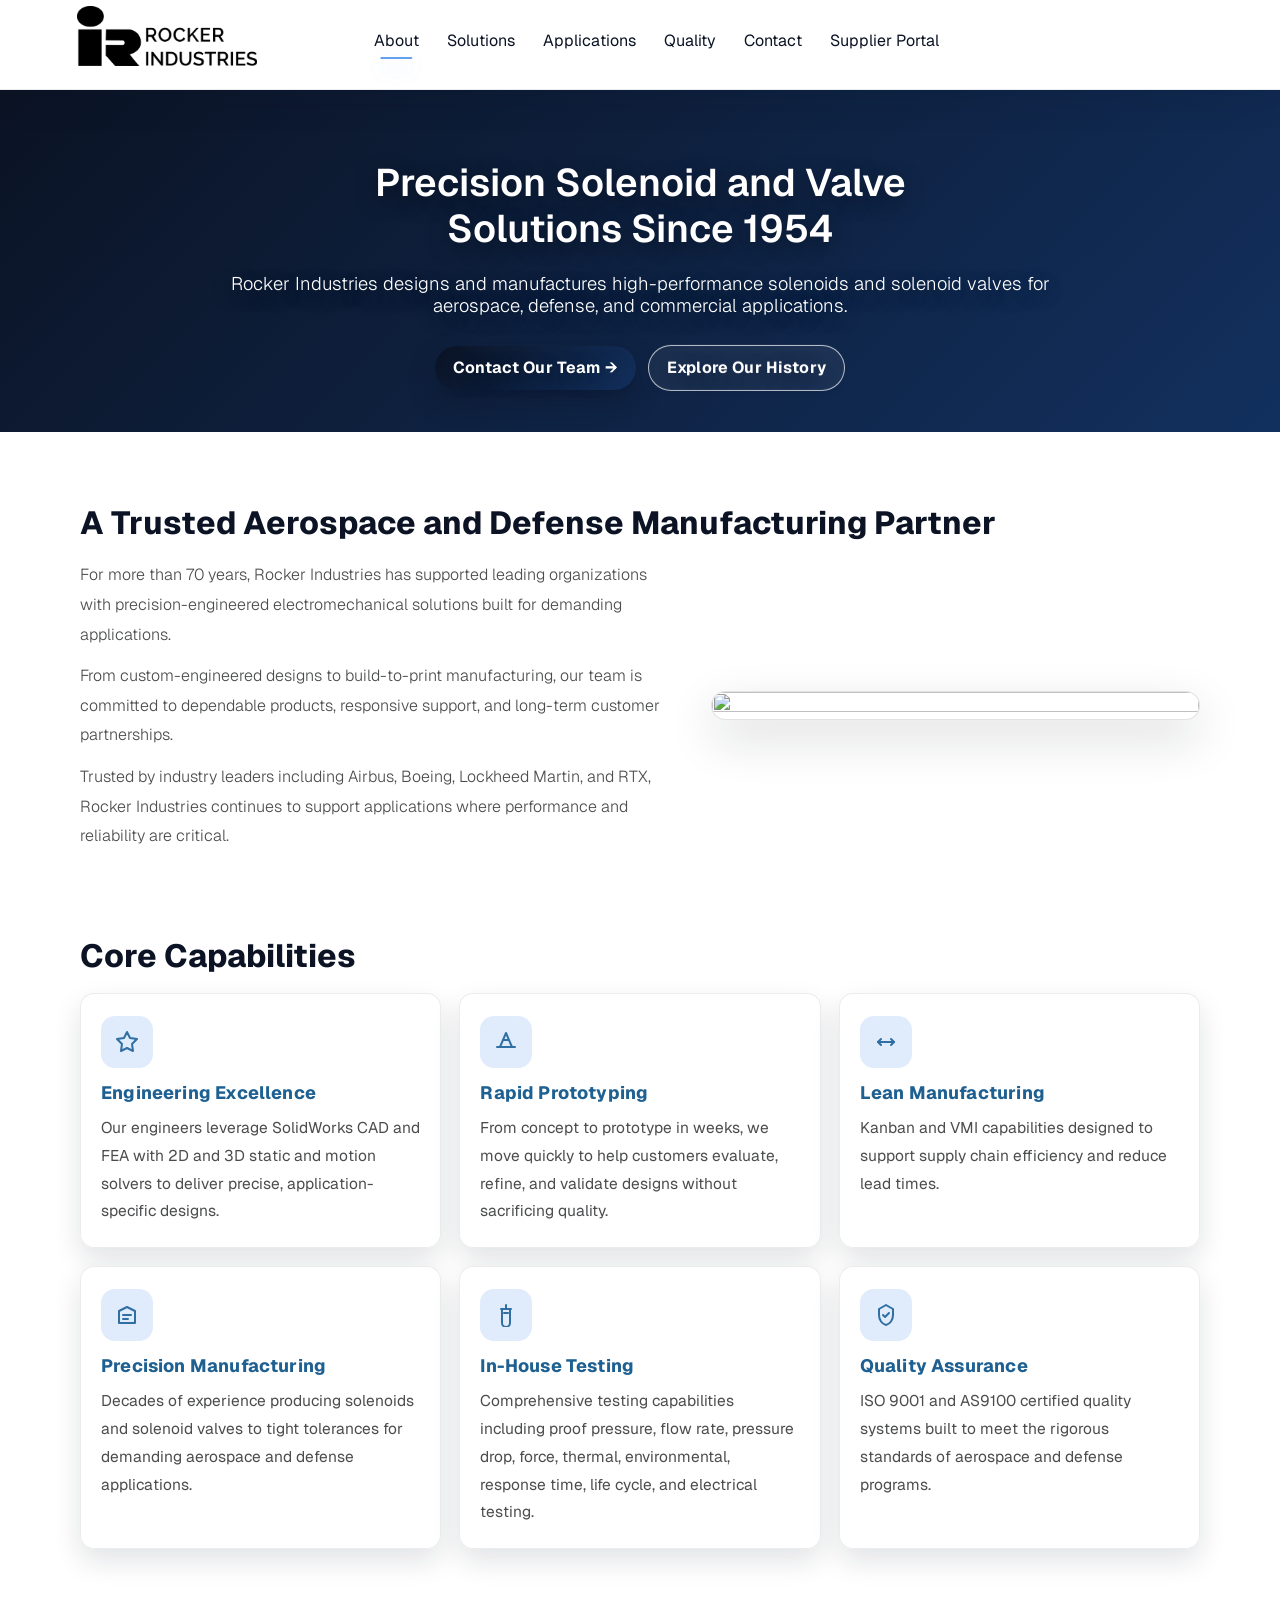
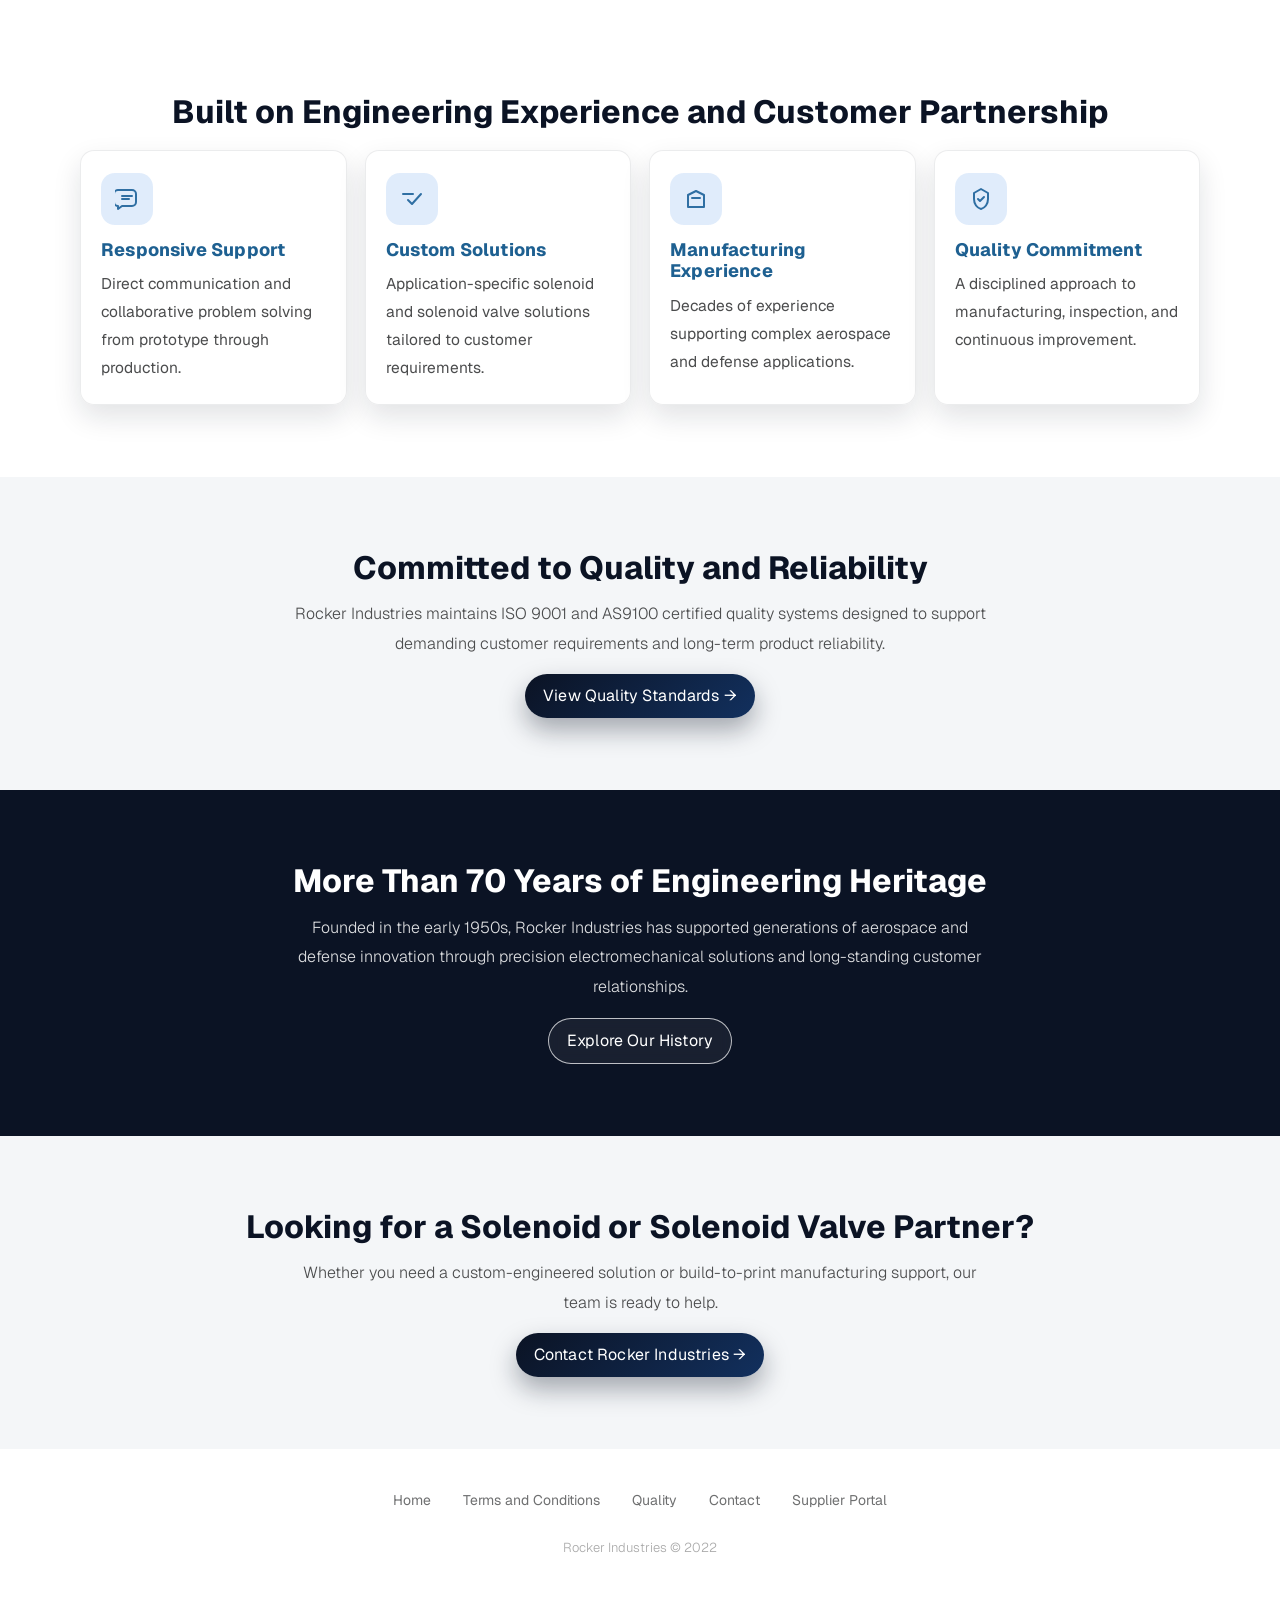
==== about-new.html @ 762a8041 "Add premium about-new page Adds a modern About page matching the existing navbar/footer styling and " ====
<!DOCTYPE html>
<html lang="en">
    <head>
        <meta charset="UTF-8" />
        <meta http-equiv="X-UA-Compatible" content="IE=edge" />
        <meta name="viewport" content="width=device-width, initial-scale=1.0" />
        <title>About • Rocker Industries</title>

        <link
            rel="stylesheet"
            href="https://cdn.jsdelivr.net/npm/bootstrap@5.2.0-beta1/dist/css/bootstrap.min.css"
        />
        <link
            rel="stylesheet"
            href="https://cdn.jsdelivr.net/npm/bootstrap@5.2.0-beta1/dist/js/bootstrap.bundle.min.js"
        />
        <link rel="stylesheet" href="index.css" />

        <link rel="preconnect" href="https://fonts.googleapis.com" />
        <link rel="preconnect" href="https://fonts.gstatic.com" crossorigin />
        <link
            href="https://fonts.googleapis.com/css2?family=Geist:wght@100..900&display=swap"
            rel="stylesheet"
        />
        <link
            href="https://fonts.googleapis.com/css2?family=Finlandica&family=Open+Sans&family=Poppins:wght@100;200;400;600;700&family=Roboto:ital@1&display=swap"
            rel="stylesheet"
        />
        <link
            href="https://fonts.googleapis.com/css2?family=Open+Sans:wght@400;700&display=swap"
            rel="stylesheet"
        />
        <link
            rel="stylesheet"
            href="https://cdn.jsdelivr.net/npm/@fortawesome/fontawesome-free@6.1.1/css/fontawesome.min.css"
            integrity="sha384-zIaWifL2YFF1qaDiAo0JFgsmasocJ/rqu7LKYH8CoBEXqGbb9eO+Xi3s6fQhgFWM"
            crossorigin="anonymous"
        />
        <script
            src="https://kit.fontawesome.com/f868733ea1.js"
            crossorigin="anonymous"
        ></script>
        <link
            href="https://fonts.googleapis.com/css2?family=Lato&family=Open+Sans:wght@400;700&display=swap"
            rel="stylesheet"
        />
        <link
            href="https://fonts.googleapis.com/css2?family=Barlow:wght@300&display=swap"
            rel="stylesheet"
        />

        <style>
            :root {
                --ink: #0b1324;
                --muted: rgba(11, 19, 36, 0.72);
                --soft: #f4f6f8;
                --line: rgba(11, 19, 36, 0.12);
                --brand: #1e6091;
                --accent-muted-blue: rgba(83, 151, 234, 0.9);
            }

            /* Navbar polish (About active underline) */
            .header {
                background: rgba(255, 255, 255, 0.88);
                backdrop-filter: blur(10px);
                -webkit-backdrop-filter: blur(10px);
                box-shadow: 0 14px 30px rgba(11, 19, 36, 0.1);
                border-bottom: 1px solid rgba(11, 19, 36, 0.08);
            }

            .nav-links ul li a {
                position: relative;
                transition: color 180ms ease, opacity 180ms ease;
            }

            .nav-links ul li a:hover {
                color: #12305e;
            }

            /* About is first item in nav list */
            .nav-links ul li:first-child > a::after {
                content: "";
                position: absolute;
                left: 50%;
                transform: translateX(-50%);
                bottom: -8px;
                width: 72%;
                height: 2px;
                background: var(--accent-muted-blue);
                border-radius: 999px;
                box-shadow: 0 8px 20px rgba(83, 151, 234, 0.28);
            }

            /* Layout */
            .about-section {
                padding: clamp(44px, 6vw, 72px) 0;
                background: #ffffff;
            }

            .about-section--alt {
                background: var(--soft);
            }

            .about-section--tight-top {
                padding-top: clamp(7px, 1.25vw, 14px);
            }

            .about-inner {
                width: min(1120px, 92%);
                margin: 0 auto;
            }

            .about-title {
                margin: 0 0 12px;
                color: var(--ink);
                font-weight: 750;
                font-size: clamp(1.35rem, 2.5vw, 2rem);
                line-height: 1.2;
                text-align: center;
            }

            .about-section--title-left .about-title {
                text-align: left;
            }

            .about-body {
                margin: 0;
                padding: 0;
                color: #4b4c4d;
                font-size: 16px;
                line-height: 1.85em;
            }

            .about-body + .about-body {
                margin-top: 12px;
            }

            .about-center {
                text-align: center;
            }

            .about-center .about-body {
                margin-left: auto;
                margin-right: auto;
                max-width: 70ch;
            }

            /* Hero CTA */
            .about-cta-row {
                display: flex;
                justify-content: center;
                align-items: center;
                gap: 12px;
                flex-wrap: wrap;
                margin-top: 14px;
            }

            .about-btn-ghost {
                display: inline-block;
                padding: 10px 18px;
                border-radius: 999px;
                text-decoration: none;
                color: #ffffff;
                border: 1px solid rgba(255, 255, 255, 0.72);
                background: rgba(255, 255, 255, 0.06);
                transition: transform 160ms ease, filter 160ms ease,
                    background 160ms ease, border-color 160ms ease;
                letter-spacing: 0.01em;
                backdrop-filter: blur(6px);
            }

            .about-btn-ghost:hover {
                filter: brightness(1.05);
                transform: translateY(-1px);
                background: rgba(255, 255, 255, 0.1);
                border-color: rgba(255, 255, 255, 0.9);
                color: #ffffff;
            }

            /* Credibility bar */
            .cred-bar {
                width: 100%;
                background: var(--soft);
                border-top: 1px solid rgba(11, 19, 36, 0.08);
                border-bottom: 1px solid rgba(11, 19, 36, 0.08);
            }

            .cred-items {
                width: min(1120px, 92%);
                margin: 0 auto;
                padding: 14px 0;
                display: flex;
                gap: 12px;
                flex-wrap: wrap;
                justify-content: center;
                align-items: center;
                color: rgba(11, 19, 36, 0.8);
                font-size: 12px;
                text-transform: uppercase;
                letter-spacing: 0.14em;
                font-weight: 650;
                line-height: 1.6;
            }

            .cred-dot {
                width: 4px;
                height: 4px;
                border-radius: 999px;
                background: rgba(11, 19, 36, 0.24);
            }

            /* Premium cards */
            .about-grid-3 {
                display: grid;
                grid-template-columns: repeat(3, minmax(0, 1fr));
                gap: 18px;
                margin-top: 18px;
            }

            .about-grid-4 {
                display: grid;
                grid-template-columns: repeat(4, minmax(0, 1fr));
                gap: 18px;
                margin-top: 18px;
            }

            .about-grid-6 {
                display: grid;
                grid-template-columns: repeat(3, minmax(0, 1fr));
                gap: 18px;
                margin-top: 18px;
            }

            .about-card {
                background: rgba(255, 255, 255, 0.9);
                border: 1px solid rgba(11, 19, 36, 0.08);
                border-radius: 14px;
                padding: 22px 20px;
                box-shadow: 0 12px 28px rgba(16, 24, 40, 0.12);
                transition: transform 0.2s ease, box-shadow 0.2s ease;
            }

            .about-card:hover {
                transform: translateY(-4px);
                box-shadow: 0 18px 42px rgba(16, 24, 40, 0.18);
            }

            .about-card h3 {
                margin: 0 0 10px;
                font-size: 18px;
                font-weight: 750;
                color: var(--brand);
                letter-spacing: 0.01em;
            }

            .about-card p {
                margin: 0;
                padding: 0;
                color: #4b4c4d;
                line-height: 1.8em;
                font-weight: 400;
                font-size: 15.5px;
            }

            .about-icon {
                width: 52px;
                height: 52px;
                border-radius: 14px;
                background: rgba(83, 151, 234, 0.18);
                display: flex;
                align-items: center;
                justify-content: center;
                margin: 0 0 14px;
                color: #2f6fa3;
            }

            /* Overview */
            .about-two-col {
                display: grid;
                grid-template-columns: 1.1fr 0.9fr;
                gap: clamp(18px, 3vw, 34px);
                align-items: center;
                margin-top: 18px;
            }

            .about-media {
                border-radius: 18px;
                overflow: hidden;
                border: 1px solid rgba(11, 19, 36, 0.12);
                box-shadow: 0 18px 48px rgba(16, 24, 40, 0.16);
                background: #ffffff;
            }

            .about-media img {
                width: 100%;
                height: 100%;
                max-height: 360px;
                object-fit: cover;
                display: block;
            }

            /* History cinematic */
            .about-dark {
                background: var(--ink);
                color: #ffffff;
            }

            .about-dark .about-title {
                color: #ffffff;
            }

            .about-dark .about-body {
                color: rgba(255, 255, 255, 0.86);
            }

            .about-dark-scrim {
                position: relative;
                overflow: hidden;
            }

            .about-dark-scrim::before {
                content: "";
                position: absolute;
                inset: 0;
                background: linear-gradient(
                    90deg,
                    rgba(11, 19, 36, 0.92) 0%,
                    rgba(11, 19, 36, 0.72) 55%,
                    rgba(11, 19, 36, 0.88) 100%
                );
                pointer-events: none;
                z-index: 0;
            }

            .about-dark-scrim > .about-inner {
                position: relative;
                z-index: 1;
            }

            .about-history-bg {
                background-image: url("https://images.unsplash.com/photo-1523966211575-eb4a01e7dd51?auto=format&fit=crop&w=2000&q=70");
                background-size: cover;
                background-position: center;
            }

            .about-hero-static {
                position: relative;
                /* Reduce hero height ~30% vs homepage hero */
                min-height: clamp(302px, 38vh, 572px);
            }

            .about-hero-static::before {
                content: "";
                position: absolute;
                inset: 0;
                background: linear-gradient(135deg, #0b1324 0%, #12305e 100%);
                z-index: 0;
            }

            .about-hero-static .main-text {
                z-index: 2;
            }

            /* Responsive */
            @media (max-width: 980px) {
                .about-grid-4 {
                    grid-template-columns: repeat(2, minmax(0, 1fr));
                }
                .about-grid-3 {
                    grid-template-columns: 1fr;
                }
                .about-grid-6 {
                    grid-template-columns: repeat(2, minmax(0, 1fr));
                }
                .about-two-col {
                    grid-template-columns: 1fr;
                }
            }

            @media (max-width: 560px) {
                .about-grid-4 {
                    grid-template-columns: 1fr;
                }
                .about-grid-6 {
                    grid-template-columns: 1fr;
                }
            }
        </style>
    </head>

    <body>
        <!-- Navbar (match index.html exactly) -->
        <section class="header">
            <nav>
                <div>
                    <a href="index.html" class="logotext"
                        ><img src="images/rocker-logo.png" alt=""
                    /></a>
                </div>

                <div class="nav-links" id="navLinks">
                    <i class="fa-solid fa-xmark" onclick="hideMenu()"></i>

                    <ul>
                        <li><a href="about.html">About</a></li>
                        <li><a href="solutions.html">Solutions</a></li>
                        <li><a href="applications.html">Applications</a></li>
                        <li><a href="quality.html">Quality</a></li>
                        <li><a href="contact.html">Contact</a></li>
                        <li>
                            <a href="http://supplierportal.rockerindustries.com/"
                                >Supplier Portal</a
                            >
                        </li>
                    </ul>
                </div>
                <i class="fa-solid fa-bars" onclick="showMenu()"></i>
            </nav>
        </section>

        <!-- HERO SECTION -->
        <section class="hero-banner about-hero-static">
            <div class="main-text">
                <h1>
                    Precision Solenoid and Valve<br />
                    Solutions Since 1954
                </h1>
                <p>
                    Rocker Industries designs and manufactures high-performance
                    solenoids and solenoid valves for aerospace, defense, and
                    commercial applications.
                </p>

                <div class="about-cta-row">
                    <a href="contact.html" class="learn-btn"
                        >Contact Our Team →</a
                    >
                    <a href="#history" class="about-btn-ghost"
                        >Explore Our History</a
                    >
                </div>
            </div>
        </section>

        <!-- COMPANY OVERVIEW SECTION -->
        <section class="about-section about-section--title-left">
            <div class="about-inner">
                <h2 class="about-title">
                    A Trusted Aerospace and Defense Manufacturing Partner
                </h2>

                <div class="about-two-col">
                    <div>
                        <p class="about-body">
                            For more than 70 years, Rocker Industries has
                            supported leading organizations with
                            precision-engineered electromechanical solutions
                            built for demanding applications.
                        </p>
                        <p class="about-body">
                            From custom-engineered designs to build-to-print
                            manufacturing, our team is committed to dependable
                            products, responsive support, and long-term customer
                            partnerships.
                        </p>
                        <p class="about-body">
                            Trusted by industry leaders including Airbus, Boeing,
                            Lockheed Martin, and RTX, Rocker Industries continues
                            to support applications where performance and
                            reliability are critical.
                        </p>
                    </div>

                    <div class="about-media" aria-hidden="true">
                        <img
                            src="images/engine.jpeg"
                            alt=""
                        />
                    </div>
                </div>
            </div>
        </section>

        <!-- CORE CAPABILITIES SECTION -->
        <section
            class="about-section about-section--title-left about-section--tight-top"
        >
            <div class="about-inner">
                <h2 class="about-title">Core Capabilities</h2>

                <div class="about-grid-6">
                    <div class="about-card">
                        <div class="about-icon" aria-hidden="true">
                            <svg
                                viewBox="0 0 24 24"
                                width="24"
                                height="24"
                                fill="none"
                                xmlns="http://www.w3.org/2000/svg"
                            >
                                <path
                                    d="M12 2l3 6 7 1-5 5 1 7-6-3-6 3 1-7-5-5 7-1 3-6Z"
                                    stroke="currentColor"
                                    stroke-width="2"
                                    stroke-linejoin="round"
                                />
                            </svg>
                        </div>
                        <h3>Engineering Excellence</h3>
                        <p>
                            Our engineers leverage SolidWorks CAD and FEA with 2D
                            and 3D static and motion solvers to deliver precise,
                            application-specific designs.
                        </p>
                    </div>

                    <div class="about-card">
                        <div class="about-icon" aria-hidden="true">
                            <svg
                                viewBox="0 0 24 24"
                                width="24"
                                height="24"
                                fill="none"
                                xmlns="http://www.w3.org/2000/svg"
                            >
                                <path
                                    d="M3 17h18"
                                    stroke="currentColor"
                                    stroke-width="2"
                                    stroke-linecap="round"
                                />
                                <path
                                    d="M6 17l6-14 6 14"
                                    stroke="currentColor"
                                    stroke-width="2"
                                    stroke-linejoin="round"
                                />
                                <path
                                    d="M9.5 10h5"
                                    stroke="currentColor"
                                    stroke-width="2"
                                    stroke-linecap="round"
                                />
                            </svg>
                        </div>
                        <h3>Rapid Prototyping</h3>
                        <p>
                            From concept to prototype in weeks, we move quickly
                            to help customers evaluate, refine, and validate
                            designs without sacrificing quality.
                        </p>
                    </div>

                    <div class="about-card">
                        <div class="about-icon" aria-hidden="true">
                            <svg
                                viewBox="0 0 24 24"
                                width="24"
                                height="24"
                                fill="none"
                                xmlns="http://www.w3.org/2000/svg"
                            >
                                <path
                                    d="M4 12h16"
                                    stroke="currentColor"
                                    stroke-width="2"
                                    stroke-linecap="round"
                                />
                                <path
                                    d="M7 15l-3-3 3-3"
                                    stroke="currentColor"
                                    stroke-width="2"
                                    stroke-linecap="round"
                                    stroke-linejoin="round"
                                />
                                <path
                                    d="M17 9l3 3-3 3"
                                    stroke="currentColor"
                                    stroke-width="2"
                                    stroke-linecap="round"
                                    stroke-linejoin="round"
                                />
                            </svg>
                        </div>
                        <h3>Lean Manufacturing</h3>
                        <p>
                            Kanban and VMI capabilities designed to support
                            supply chain efficiency and reduce lead times.
                        </p>
                    </div>

                    <div class="about-card">
                        <div class="about-icon" aria-hidden="true">
                            <svg
                                viewBox="0 0 24 24"
                                width="24"
                                height="24"
                                fill="none"
                                xmlns="http://www.w3.org/2000/svg"
                            >
                                <path
                                    d="M4 20V8l8-4 8 4v12H4Z"
                                    stroke="currentColor"
                                    stroke-width="2"
                                    stroke-linejoin="round"
                                />
                                <path
                                    d="M8 12h8"
                                    stroke="currentColor"
                                    stroke-width="2"
                                    stroke-linecap="round"
                                />
                                <path
                                    d="M8 16h5"
                                    stroke="currentColor"
                                    stroke-width="2"
                                    stroke-linecap="round"
                                />
                            </svg>
                        </div>
                        <h3>Precision Manufacturing</h3>
                        <p>
                            Decades of experience producing solenoids and
                            solenoid valves to tight tolerances for demanding
                            aerospace and defense applications.
                        </p>
                    </div>

                    <div class="about-card">
                        <div class="about-icon" aria-hidden="true">
                            <svg
                                viewBox="0 0 24 24"
                                width="24"
                                height="24"
                                fill="none"
                                xmlns="http://www.w3.org/2000/svg"
                            >
                                <path
                                    d="M12 2v4"
                                    stroke="currentColor"
                                    stroke-width="2"
                                    stroke-linecap="round"
                                />
                                <path
                                    d="M7 6h10"
                                    stroke="currentColor"
                                    stroke-width="2"
                                    stroke-linecap="round"
                                />
                                <path
                                    d="M8 6v14a4 4 0 0 0 8 0V6"
                                    stroke="currentColor"
                                    stroke-width="2"
                                    stroke-linejoin="round"
                                />
                                <path
                                    d="M10 10h4"
                                    stroke="currentColor"
                                    stroke-width="2"
                                    stroke-linecap="round"
                                />
                            </svg>
                        </div>
                        <h3>In-House Testing</h3>
                        <p>
                            Comprehensive testing capabilities including proof
                            pressure, flow rate, pressure drop, force, thermal,
                            environmental, response time, life cycle, and
                            electrical testing.
                        </p>
                    </div>

                    <div class="about-card">
                        <div class="about-icon" aria-hidden="true">
                            <svg
                                viewBox="0 0 24 24"
                                width="24"
                                height="24"
                                fill="none"
                                xmlns="http://www.w3.org/2000/svg"
                            >
                                <path
                                    d="M12 2l7 4v6c0 5-3 9-7 10-4-1-7-5-7-10V6l7-4Z"
                                    stroke="currentColor"
                                    stroke-width="2"
                                    stroke-linejoin="round"
                                />
                                <path
                                    d="M9 12l2 2 4-4"
                                    stroke="currentColor"
                                    stroke-width="2"
                                    stroke-linecap="round"
                                    stroke-linejoin="round"
                                />
                            </svg>
                        </div>
                        <h3>Quality Assurance</h3>
                        <p>
                            ISO 9001 and AS9100 certified quality systems built
                            to meet the rigorous standards of aerospace and
                            defense programs.
                        </p>
                    </div>
                </div>
            </div>
        </section>

        <!-- WHY CUSTOMERS CHOOSE ROCKER SECTION -->
        <section class="about-section">
            <div class="about-inner">
                <h2 class="about-title">
                    Built on Engineering Experience and Customer Partnership
                </h2>

                <div class="about-grid-4">
                    <div class="about-card">
                        <div class="about-icon" aria-hidden="true">
                            <svg
                                viewBox="0 0 24 24"
                                width="24"
                                height="24"
                                fill="none"
                                xmlns="http://www.w3.org/2000/svg"
                            >
                                <path
                                    d="M21 15a4 4 0 0 1-4 4H7l-4 3v-3a4 4 0 0 1-4-4V7a4 4 0 0 1 4-4h14a4 4 0 0 1 4 4v8Z"
                                    stroke="currentColor"
                                    stroke-width="2"
                                    stroke-linejoin="round"
                                />
                                <path
                                    d="M7 9h10M7 12h7"
                                    stroke="currentColor"
                                    stroke-width="2"
                                    stroke-linecap="round"
                                />
                            </svg>
                        </div>
                        <h3>Responsive Support</h3>
                        <p>
                            Direct communication and collaborative problem
                            solving from prototype through production.
                        </p>
                    </div>

                    <div class="about-card">
                        <div class="about-icon" aria-hidden="true">
                            <svg
                                viewBox="0 0 24 24"
                                width="24"
                                height="24"
                                fill="none"
                                xmlns="http://www.w3.org/2000/svg"
                            >
                                <path
                                    d="M21 7l-9 10-4-4"
                                    stroke="currentColor"
                                    stroke-width="2"
                                    stroke-linecap="round"
                                    stroke-linejoin="round"
                                />
                                <path
                                    d="M3 7h10"
                                    stroke="currentColor"
                                    stroke-width="2"
                                    stroke-linecap="round"
                                />
                            </svg>
                        </div>
                        <h3>Custom Solutions</h3>
                        <p>
                            Application-specific solenoid and solenoid valve
                            solutions tailored to customer requirements.
                        </p>
                    </div>

                    <div class="about-card">
                        <div class="about-icon" aria-hidden="true">
                            <svg
                                viewBox="0 0 24 24"
                                width="24"
                                height="24"
                                fill="none"
                                xmlns="http://www.w3.org/2000/svg"
                            >
                                <path
                                    d="M4 20V8l8-4 8 4v12H4Z"
                                    stroke="currentColor"
                                    stroke-width="2"
                                    stroke-linejoin="round"
                                />
                                <path
                                    d="M8 11h8"
                                    stroke="currentColor"
                                    stroke-width="2"
                                    stroke-linecap="round"
                                />
                            </svg>
                        </div>
                        <h3>Manufacturing Experience</h3>
                        <p>
                            Decades of experience supporting complex aerospace
                            and defense applications.
                        </p>
                    </div>

                    <div class="about-card">
                        <div class="about-icon" aria-hidden="true">
                            <svg
                                viewBox="0 0 24 24"
                                width="24"
                                height="24"
                                fill="none"
                                xmlns="http://www.w3.org/2000/svg"
                            >
                                <path
                                    d="M12 2l7 4v6c0 5-3 9-7 10-4-1-7-5-7-10V6l7-4Z"
                                    stroke="currentColor"
                                    stroke-width="2"
                                    stroke-linejoin="round"
                                />
                                <path
                                    d="M9 12l2 2 4-4"
                                    stroke="currentColor"
                                    stroke-width="2"
                                    stroke-linecap="round"
                                    stroke-linejoin="round"
                                />
                            </svg>
                        </div>
                        <h3>Quality Commitment</h3>
                        <p>
                            A disciplined approach to manufacturing, inspection,
                            and continuous improvement.
                        </p>
                    </div>
                </div>
            </div>
        </section>

        <!-- QUALITY SECTION -->
        <section class="about-section about-section--alt">
            <div class="about-inner about-center">
                <h2 class="about-title">Committed to Quality and Reliability</h2>
                <p class="about-body">
                    Rocker Industries maintains ISO 9001 and AS9100 certified
                    quality systems designed to support demanding customer
                    requirements and long-term product reliability.
                </p>
                <div style="margin-top: 16px">
                    <a href="quality.html" class="learn-btn"
                        >View Quality Standards →</a
                    >
                </div>
            </div>
        </section>

        <!-- HISTORY TEASER SECTION -->
        <section
            class="about-section about-dark about-dark-scrim about-history-bg"
            id="history"
        >
            <div class="about-inner about-center">
                <h2 class="about-title">
                    More Than 70 Years of Engineering Heritage
                </h2>
                <p class="about-body">
                    Founded in the early 1950s, Rocker Industries has supported
                    generations of aerospace and defense innovation through
                    precision electromechanical solutions and long-standing
                    customer relationships.
                </p>
                <div style="margin-top: 16px">
                    <a href="#history" class="about-btn-ghost"
                        >Explore Our History</a
                    >
                </div>
            </div>
        </section>

        <!-- FINAL CTA SECTION -->
        <section class="about-section about-section--alt">
            <div class="about-inner about-center">
                <h2 class="about-title">
                    Looking for a Solenoid or Solenoid Valve Partner?
                </h2>
                <p class="about-body">
                    Whether you need a custom-engineered solution or build-to-print
                    manufacturing support, our team is ready to help.
                </p>
                <div style="margin-top: 16px">
                    <a href="contact.html" class="learn-btn"
                        >Contact Rocker Industries →</a
                    >
                </div>
            </div>
        </section>

        <!-- Footer (match index.html exactly) -->
        <div class="footer-basic">
            <footer>
                <ul class="list-inline">
                    <li class="list-inline-item">
                        <a href="index.html">Home</a>
                    </li>
                    <li class="list-inline-item">
                        <a
                            href="http://www.rockerindustries.com/Downloads/TCs_Rev_1_UPDATED_1.17.pdf"
                            >Terms and Conditions</a
                        >
                    </li>
                    <li class="list-inline-item"><a href="#">Quality</a></li>
                    <li class="list-inline-item"><a href="#">Contact</a></li>
                    <li class="list-inline-item">
                        <a href="#">Supplier Portal</a>
                    </li>
                </ul>
                <p class="copyright">Rocker Industries © 2022</p>
            </footer>
        </div>

        <script src="https://cdnjs.cloudflare.com/ajax/libs/jquery/3.2.1/jquery.min.js"></script>
        <script src="https://cdnjs.cloudflare.com/ajax/libs/twitter-bootstrap/4.1.3/js/bootstrap.bundle.min.js"></script>

        <script
            src="https://cdn.jsdelivr.net/npm/@popperjs/core@2.11.5/dist/umd/popper.min.js"
            integrity="sha384-Xe+8cL9oJa6tN/veChSP7q+mnSPaj5Bcu9mPX5F5xIGE0DVittaqT5lorf0EI7Vk"
            crossorigin="anonymous"
        ></script>
        <script
            src="https://cdn.jsdelivr.net/npm/bootstrap@5.2.0-beta1/dist/js/bootstrap.min.js"
            integrity="sha384-kjU+l4N0Yf4ZOJErLsIcvOU2qSb74wXpOhqTvwVx3OElZRweTnQ6d31fXEoRD1Jy"
            crossorigin="anonymous"
        ></script>

        <script>
            var navLinks = document.getElementById("navLinks");

            function showMenu() {
                navLinks.style.right = "0";
            }

            function hideMenu() {
                navLinks.style.right = "-200px";
            }
        </script>
    </body>
</html>
---- index.css ----
* {
    margin: 0;
    padding: 0;
    /* font-family: 'Open Sans', sans-serif; */
}

body {
    font-family: "Geist", system-ui, -apple-system, BlinkMacSystemFont, "Segoe UI",
        sans-serif;
}
.header {
    min-height: clamp(76px, 10vh, 110px);
    width: 100%;
    background: #ffffff;
    position: relative;
    box-shadow: 0 10px 22px rgba(11, 19, 36, 0.08);
    z-index: 10;
}

.hero-banner {
    min-height: clamp(432px, 54vh, 816px);
    width: 100%;
    position: relative;
    background: #ffffff;
    overflow: hidden;
}

.hero-carousel-frame {
    position: absolute;
    inset: 0;
    border-radius: 0;
    overflow: hidden;
    box-shadow: none;
    z-index: 0;
}

.hero-carousel-frame::before {
    content: "";
    position: absolute;
    inset: 0;
    background: linear-gradient(rgba(77, 88, 134, 0.55), rgba(41, 46, 70, 0.55));
    z-index: 2;
    pointer-events: none;
}

.hero-carousel-frame::after {
    content: none;
}

.hero-banner #heroCarousel {
    position: absolute;
    inset: 0;
    z-index: 1;
}

.hero-banner #heroCarousel,
.hero-banner #heroCarousel .carousel-inner,
.hero-banner #heroCarousel .carousel-item {
    height: 100%;
}

.hero-banner #heroCarousel .carousel-item img {
    height: 100%;
    width: 100%;
    object-fit: cover;
}

nav {
    display: flex;
    padding: 8px 6%;
    justify-content: space-between;
    align-items: center;
    /* background-color: rgb(88 88 88); */
    position: relative;
}
nav img {
    display: flex;
    width: 20vh;
    margin-top: 0;
    margin-bottom: 0;
    transform: translateY(-2px);
}

.logotext {
    text-decoration: none;
    color: #ffff;
    font-weight: semi-bold;
}

.nav-links {
    flex: 1;
    text-align: right;
    margin-top: 0;
}

/* Center desktop nav links while logo stays left */
@media (min-width: 831px) {
    .nav-links {
        position: absolute;
        left: 50%;
        top: 50%;
        transform: translate(-50%, -50%) translateY(12px);
        flex: 0;
        text-align: center;
        margin-top: 0;
    }
}

.nav-links ul li {
    list-style: none;
    display: inline-block;
    padding: 8px 12px;
    position: relative;
}

.nav-links ul li a {
    text-decoration: none;
    color: #0b1324;
    font-size: 16px;
}

.nav-links ul li::after {
    content: "";
    width: 0%;
    height: 2px;
    background: #0b1324;
    display: block;
    margin: auto;
}
.nav-links ul li:hover::after {
    width: 100%;
    transition: 0.3s;
}

.hero-banner .main-text {
    font-weight: bold;
    color: #ffffff;
    position: absolute;
    width: min(920px, 88%);
    max-width: 920px;
    top: 54%;
    left: 50%;
    transform: translate(-50%, -50%);
    text-align: center;
    z-index: 2;
    padding: 0 clamp(10px, 2.2vw, 24px);
    text-shadow: 0 6px 22px rgba(0, 0, 0, 0.45);
}

.hero-since {
    font-size: 10pt;
    letter-spacing: 0.18em;
    text-transform: uppercase;
    color: rgba(255, 255, 255, 0.75);
    margin-bottom: 10px;
}

.main-text h1 {
    font-size: clamp(1.6rem, 3.2vw, 2.4rem);
}
.main-text p {
    font-family: "Geist", system-ui, -apple-system, BlinkMacSystemFont, "Segoe UI",
        sans-serif;
    margin: 12px 0 18px;
    font-size: clamp(0.95rem, 1.6vw, 1.15rem);
    color: white;
}

.learn-btn {
    display: inline-block;
    padding: 10px 18px;
    text-decoration: none;
    color: #ffffff;
    border-radius: 999px;
    background: linear-gradient(135deg, #0b1324 0%, #12305e 100%);
    box-shadow: 0 12px 26px rgba(11, 19, 36, 0.35);
    transition: transform 160ms ease, box-shadow 160ms ease, filter 160ms ease;
    letter-spacing: 0.01em;
}

.learn-btn:hover {
    filter: brightness(1.05);
    transform: translateY(-1px);
    box-shadow: 0 16px 32px rgba(11, 19, 36, 0.42);
    color: #ffffff;
}

.menu {
    width: 35px;
    height: 5px;
    background-color: black;
    margin: 6px 0;
}

nav .fa-solid {
    display: none;
    color: #0b1324;
}

@media (max-width: 830px) {
    .main-text h1 {
        font-size: 20px;
    }
    nav img {
        width: 30vh;
    }

    .nav-links {
        position: absolute;
        background: #1e6091;
        height: 100vh;
        width: 200px;
        top: 0;
        right: -200px;
        text-align: left;
        z-index: 2;
        margin-top: 0;
        transition: 1s;
    }
    .nav-links ul li {
        display: block;
    }
    nav .fa-solid {
        display: block;
        color: #fff;
        margin: 10px;
        font-size: 22px;
        cursor: pointer;
    }
    .nav-links ul li a {
        color: #fff;
    }
    .nav-links ul li::after {
        background: #ffffff;
    }
    .nav-links ul {
        padding: 30px;
    }
}

/* --------Course------- */
.course {
    font-family: "Geist", system-ui, -apple-system, BlinkMacSystemFont, "Segoe UI",
        sans-serif;
    width: 80%;
    margin: auto;
    text-align: center;
    padding-top: 50px;
}
h1 {
    font-size: 36px;
    font-weight: 600;
}

/* Course section headline override */
.course > h1 {
    font-size: 20pt;
    font-weight: 600;
    line-height: 1.5;
}

p {
    color: #777;
    font-size: 16px;
    font-weight: 300;
    line-height: 22px;
    padding: 10px;
}

.row {
    margin-top: 5%;
    display: flex;
    justify-content: space-between;
}

.course-col {
    flex-basis: 31%;
    background: #ffffff;
    border-radius: 14px;
    margin-bottom: 5%;
    padding: 26px 22px;
    box-sizing: border-box;
    box-shadow: 0 12px 28px rgba(16, 24, 40, 0.12);
    transition: transform 0.2s ease, box-shadow 0.2s ease;
}

.course-col h2 {
    text-align: center;
    font-weight: 600;
    margin: 10px 0;
    color: #1e6091;
}

.course-col p {
    line-height: 1.8em;
}

h2 {
    text-align: center;
    font-weight: 600;
    margin: 10px 0;
}

.course-col:hover {
    transform: translateY(-4px);
    box-shadow: 0 18px 42px rgba(16, 24, 40, 0.18);
}

.advantage-icon {
    width: 52px;
    height: 52px;
    border-radius: 14px;
    background: rgba(83, 151, 234, 0.18);
    display: flex;
    align-items: center;
    justify-content: center;
    margin: 0 auto 14px;
    color: #2f6fa3;
}

.advantage-title {
    color: #1e6091;
    font-weight: 700;
    font-size: 20px;
    margin: 6px 0 6px;
}

.advantage-tagline {
    font-weight: 400;
    font-style: italic;
    color: #2f6fa3;
    margin: 0 0 12px;
}

.advantage-body {
    padding: 0;
    margin: 0;
    color: #4b4c4d;
    line-height: 1.7em;
}

@media (max-width: 820px) {
    .row {
        flex-direction: column;
    }
}

.campus {
    width: 80%;
    margin: auto;
    text-align: center;
    padding-top: 50px;
}

.campus-col {
    flex-basis: 32%;
    border-radius: 10px;
    margin-bottom: 30px;
    position: relative;
    overflow: hidden;
}

.campus-col img {
    width: 100%;
    height: 100%;
}

.layer {
    transition: 0.5s;
    height: 100%;
    width: 100%;
    position: absolute;
    top: 0;
    left: 0;
}

.layer h3 {
    margin-top: 10px;
}
.layer:hover {
    background: rgba(83, 151, 234, 0.5);
}

#carouselExampleControls {
    width: 70%;
    height: 70%;
    align-content: center;
}
.carousel-item {
    object-fit: fill;
}

.carousel-item img {
    width: auto;
    height: 700px;
    object-fit: contain;
}

.footer-basic {
    padding: 40px 0;
    background-color: #ffffff;
    color: #4b4c4d;
}

.footer-basic ul {
    padding: 0;
    list-style: none;
    text-align: center;
    font-size: 14px;
    line-height: 1.6;
    margin-bottom: 0;
}

.footer-basic li {
    padding: 0 10px;
}

.footer-basic ul a {
    color: inherit;
    text-decoration: none;
    opacity: 0.8;
}

.footer-basic ul a:hover {
    opacity: 1;
}

.footer-basic .social > a {
    font-size: 24px;
    width: 40px;
    height: 40px;
    line-height: 40px;
    display: inline-block;
    text-align: center;
    border-radius: 50%;
    border: 1px solid #ccc;
    margin: 0 8px;
    color: inherit;
    opacity: 0.75;
}

.footer-basic .social > a:hover {
    opacity: 0.9;
}

.footer-basic .copyright {
    margin-top: 15px;
    text-align: center;
    font-size: 13px;
    color: #aaa;
    margin-bottom: 0;
}
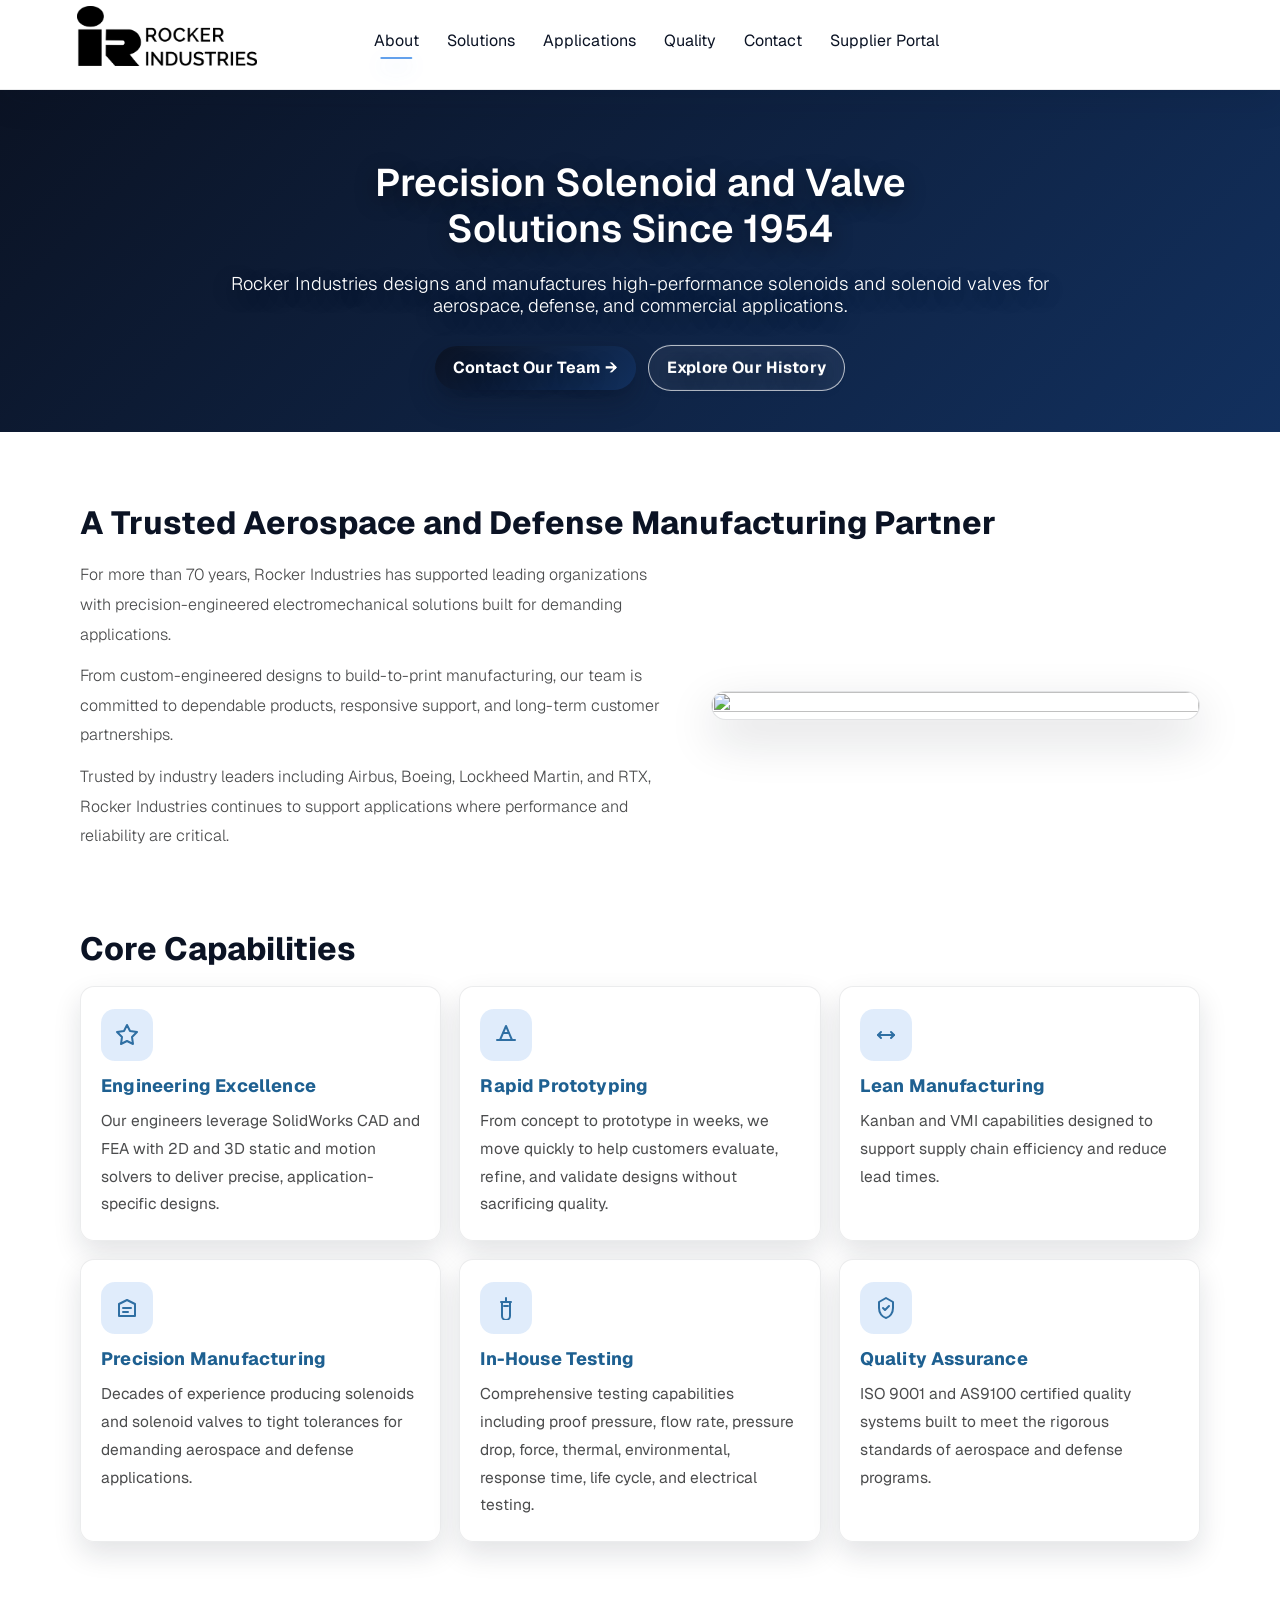
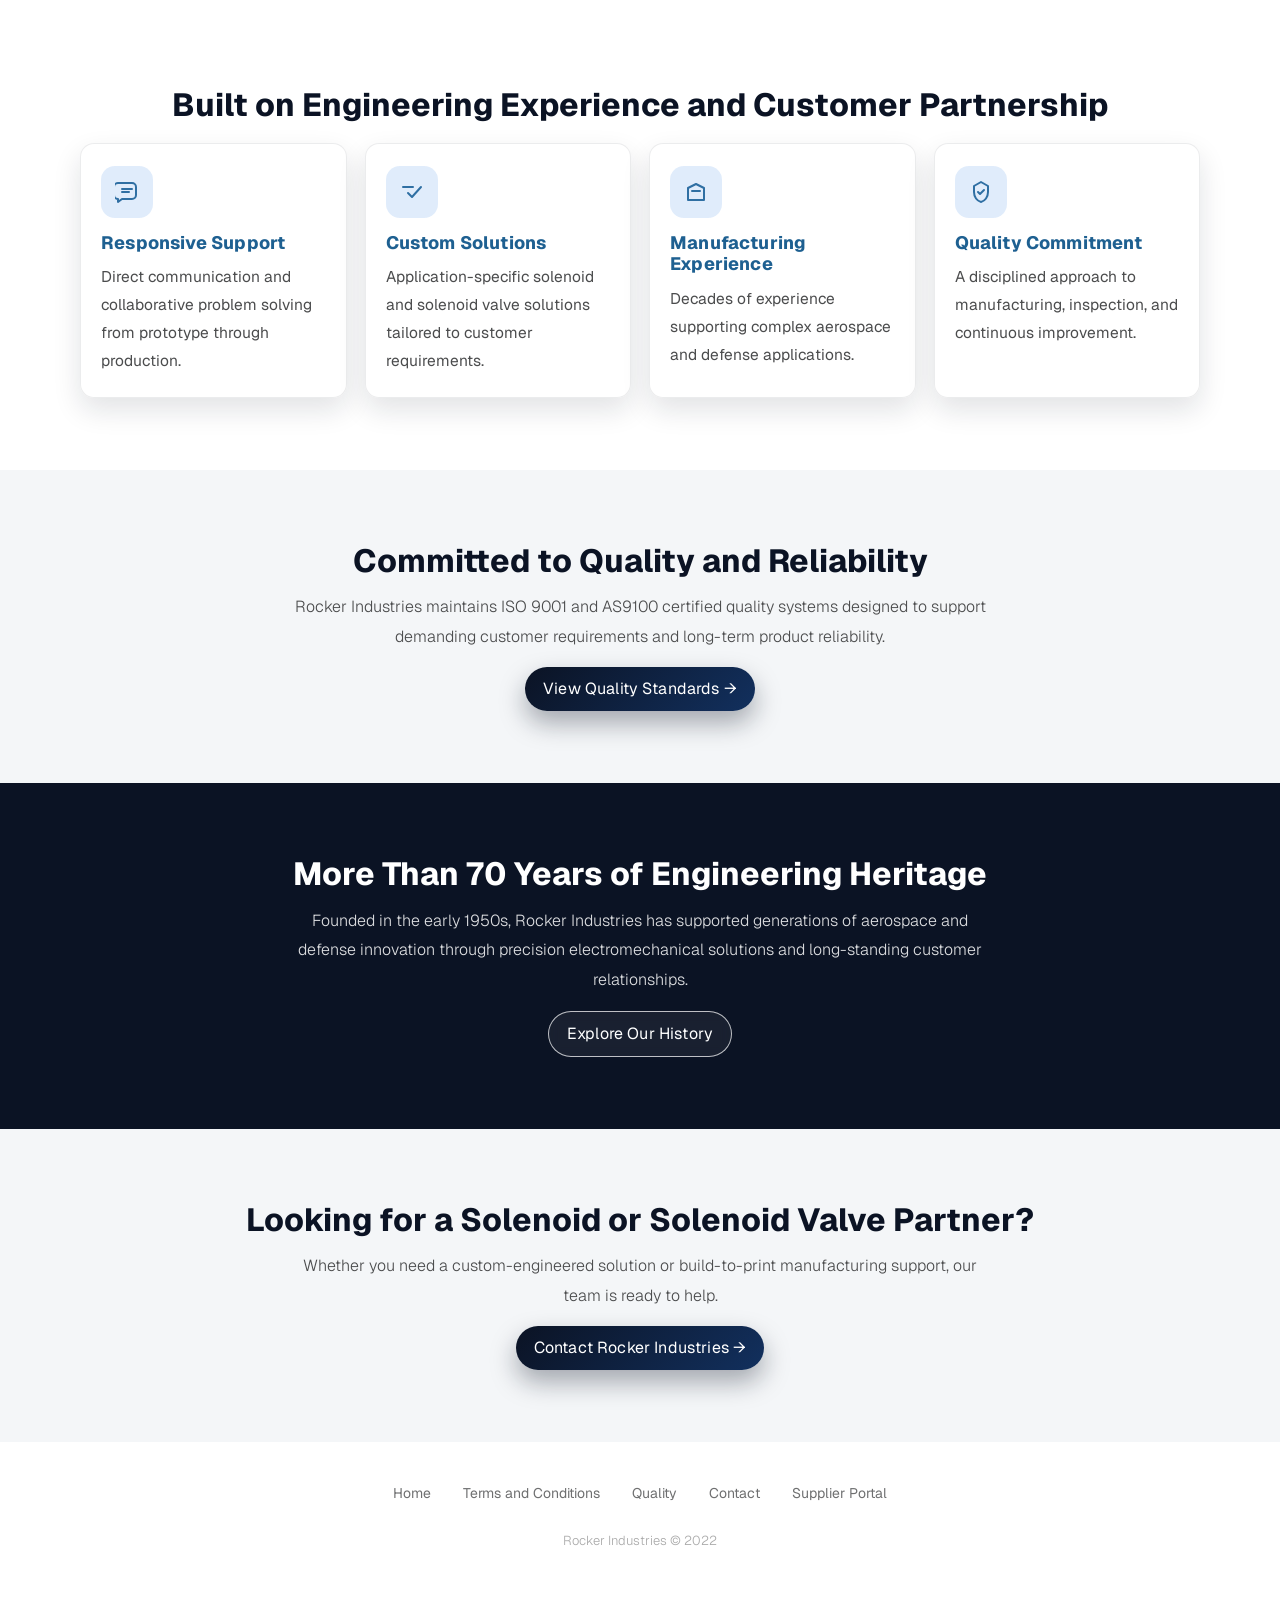
==== commit b63539be: "Tighten core capabilities spacing Reduces top padding above the Core Capabilities section on about-n" ====
--- a/about-new.html
+++ b/about-new.html
@@ -102,7 +102,7 @@
             }
 
             .about-section--tight-top {
-                padding-top: clamp(7px, 1.25vw, 14px);
+                padding-top: clamp(4px, 0.65vw, 7px);
             }
 
             .about-inner {
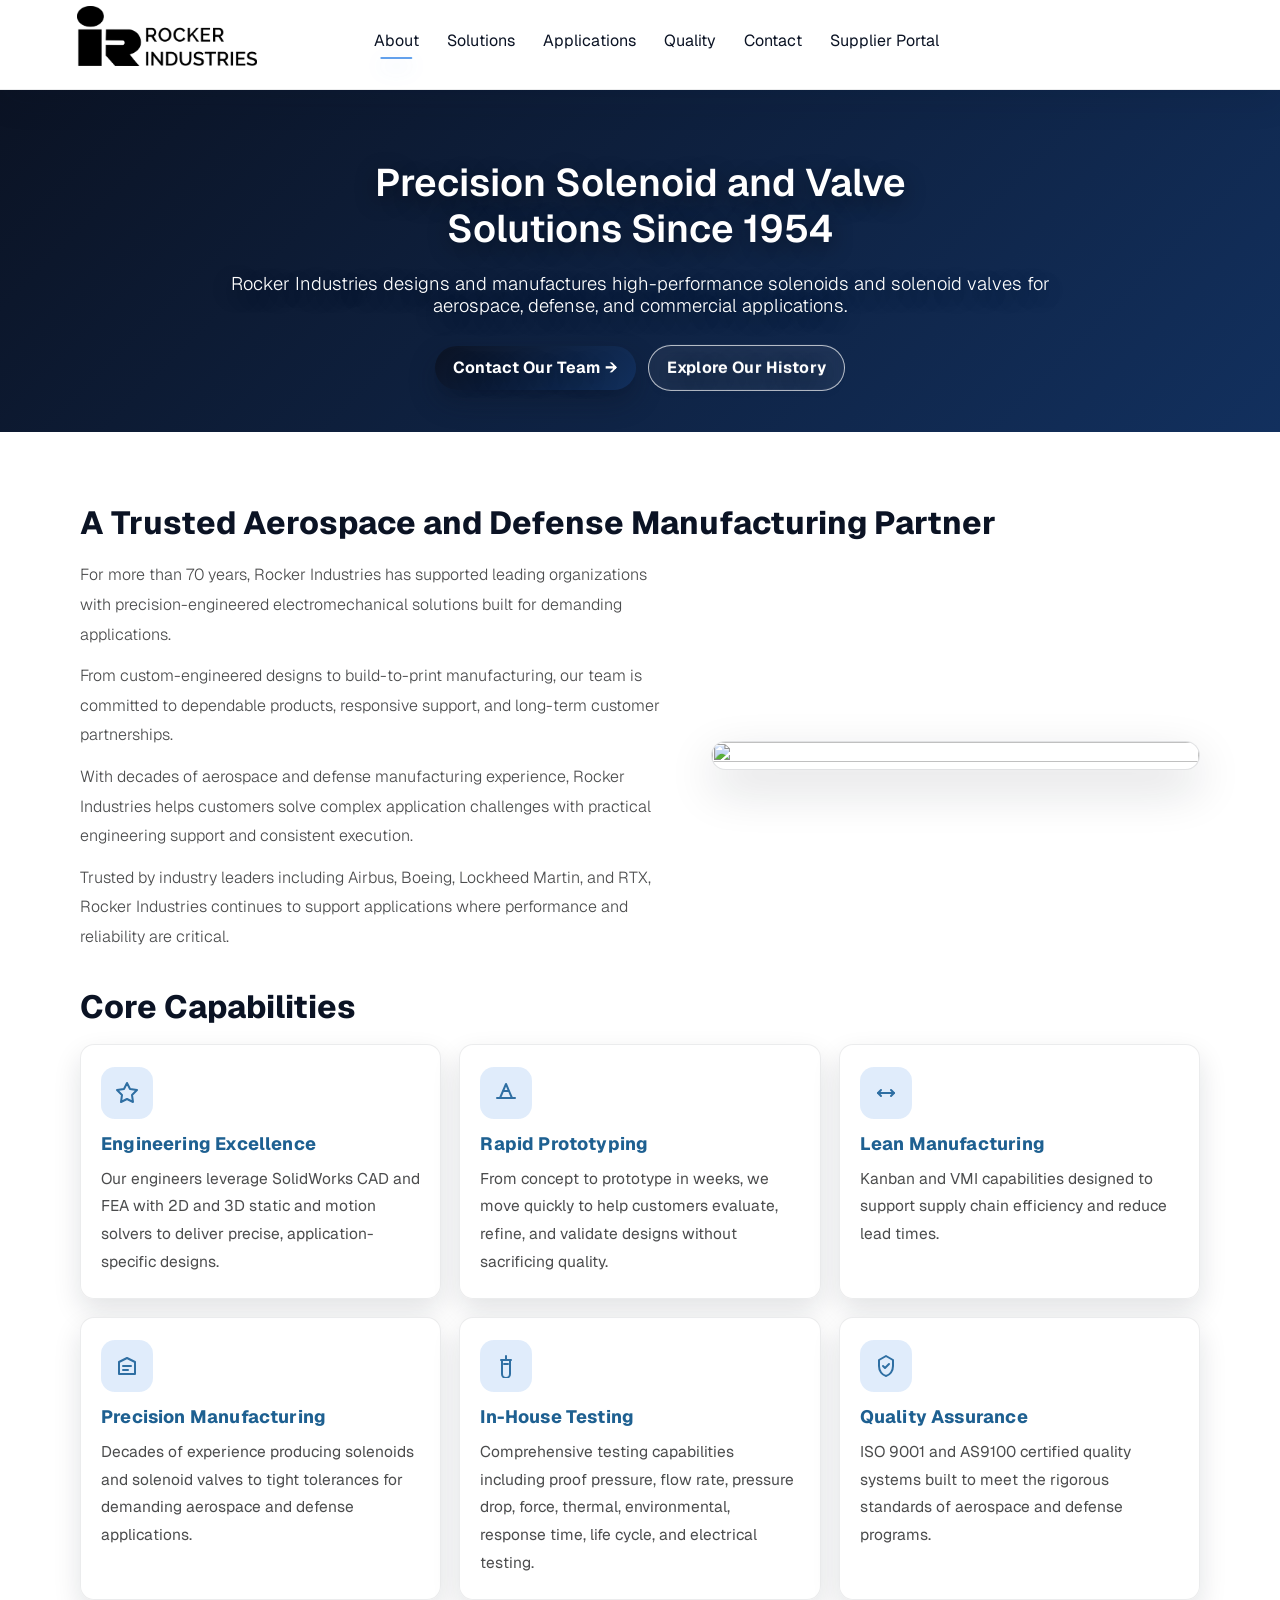
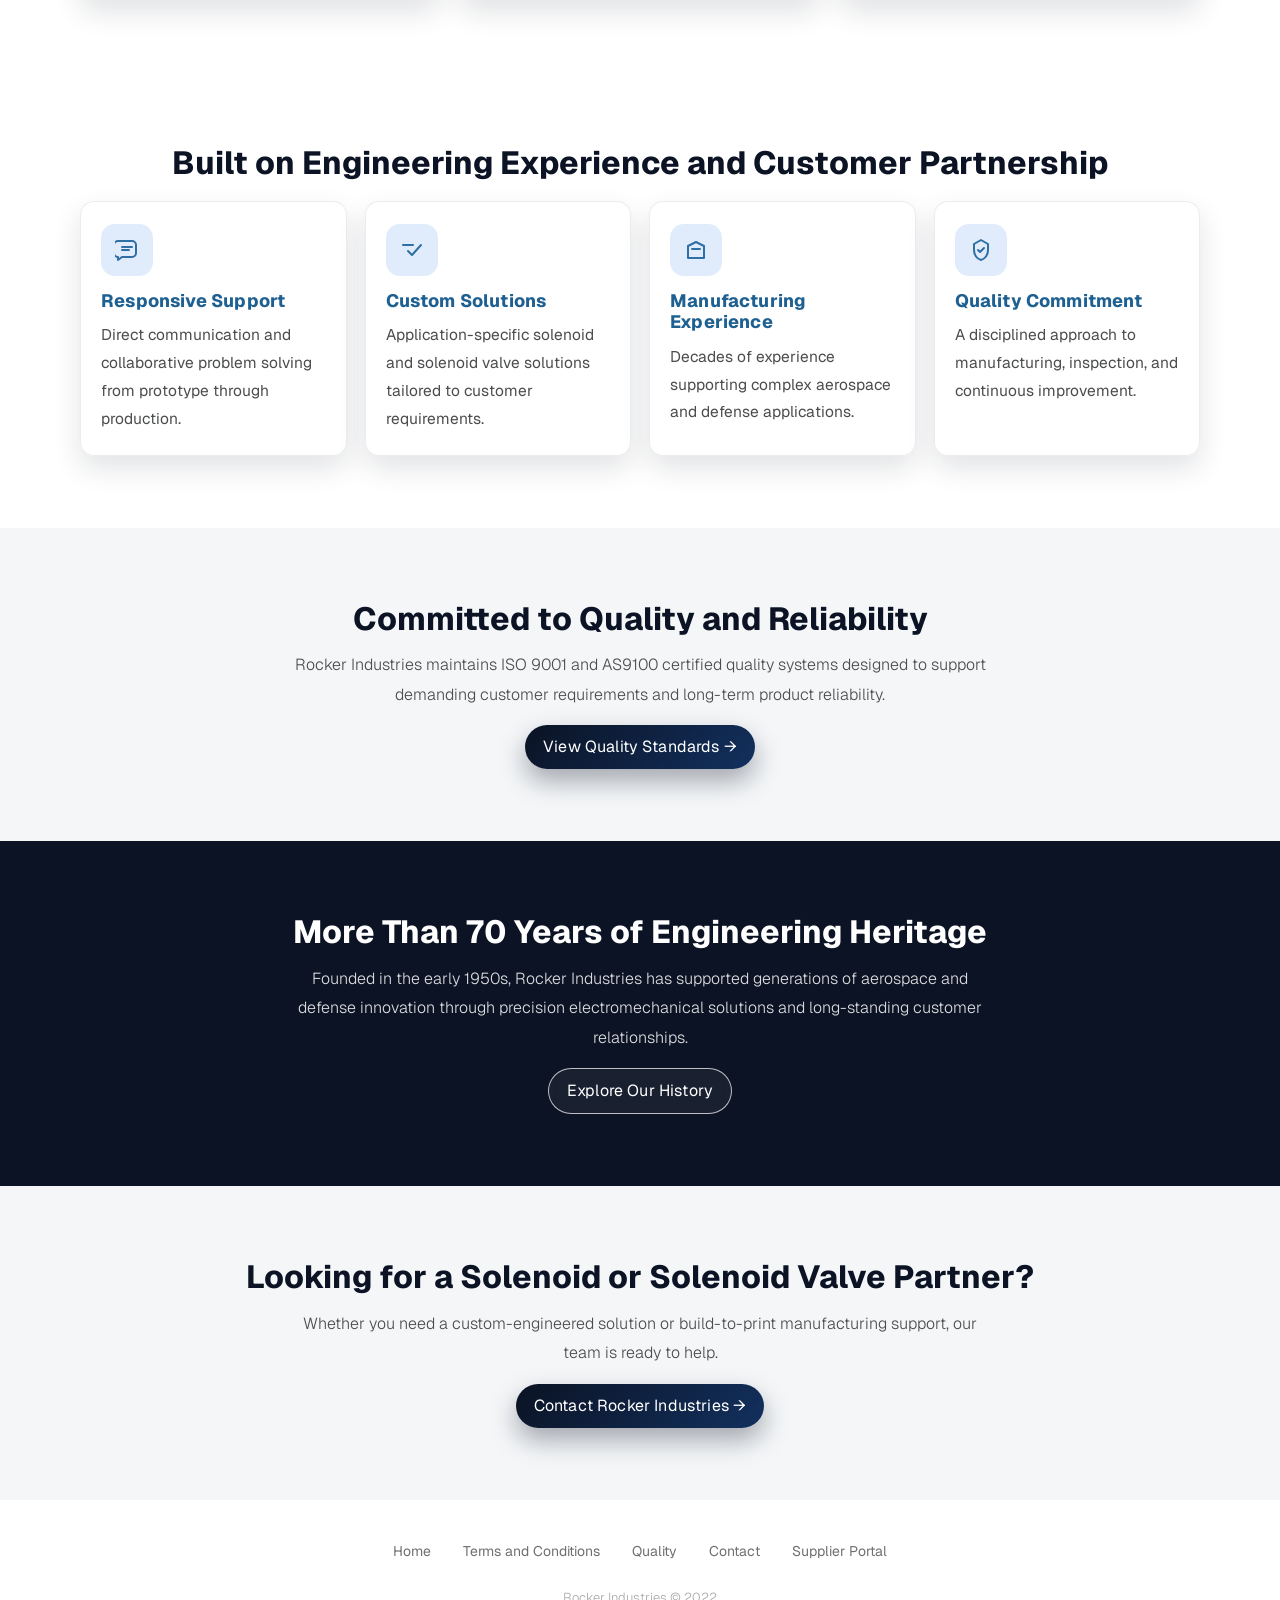
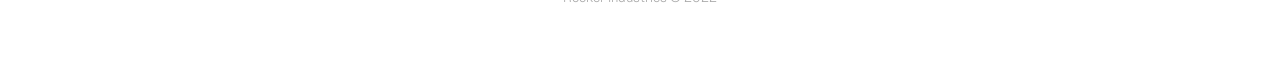
==== commit e66a04c7: "Refine about-new spacing and copy Tweaks section spacing and core header rhythm, expands overview co" ====
--- a/about-new.html
+++ b/about-new.html
@@ -105,8 +105,12 @@
                 padding-top: clamp(4px, 0.65vw, 7px);
             }
 
+            .about-section--more-bottom {
+                padding-bottom: clamp(20px, 2.4vw, 29px);
+            }
+
             .about-inner {
-                width: min(1120px, 92%);
+                width: min(1120px, 93%);
                 margin: 0 auto;
             }
 
@@ -121,6 +125,10 @@
 
             .about-section--title-left .about-title {
                 text-align: left;
+            }
+
+            .about-section--core .about-title {
+                margin-bottom: 14px;
             }
 
             .about-body {
@@ -294,7 +302,7 @@
             .about-media img {
                 width: 100%;
                 height: 100%;
-                max-height: 360px;
+                max-height: 414px;
                 object-fit: cover;
                 display: block;
             }
@@ -443,7 +451,9 @@
         </section>
 
         <!-- COMPANY OVERVIEW SECTION -->
-        <section class="about-section about-section--title-left">
+        <section
+            class="about-section about-section--title-left about-section--more-bottom"
+        >
             <div class="about-inner">
                 <h2 class="about-title">
                     A Trusted Aerospace and Defense Manufacturing Partner
@@ -464,6 +474,12 @@
                             partnerships.
                         </p>
                         <p class="about-body">
+                            With decades of aerospace and defense manufacturing
+                            experience, Rocker Industries helps customers solve
+                            complex application challenges with practical
+                            engineering support and consistent execution.
+                        </p>
+                        <p class="about-body">
                             Trusted by industry leaders including Airbus, Boeing,
                             Lockheed Martin, and RTX, Rocker Industries continues
                             to support applications where performance and
@@ -483,7 +499,7 @@
 
         <!-- CORE CAPABILITIES SECTION -->
         <section
-            class="about-section about-section--title-left about-section--tight-top"
+            class="about-section about-section--title-left about-section--tight-top about-section--core"
         >
             <div class="about-inner">
                 <h2 class="about-title">Core Capabilities</h2>
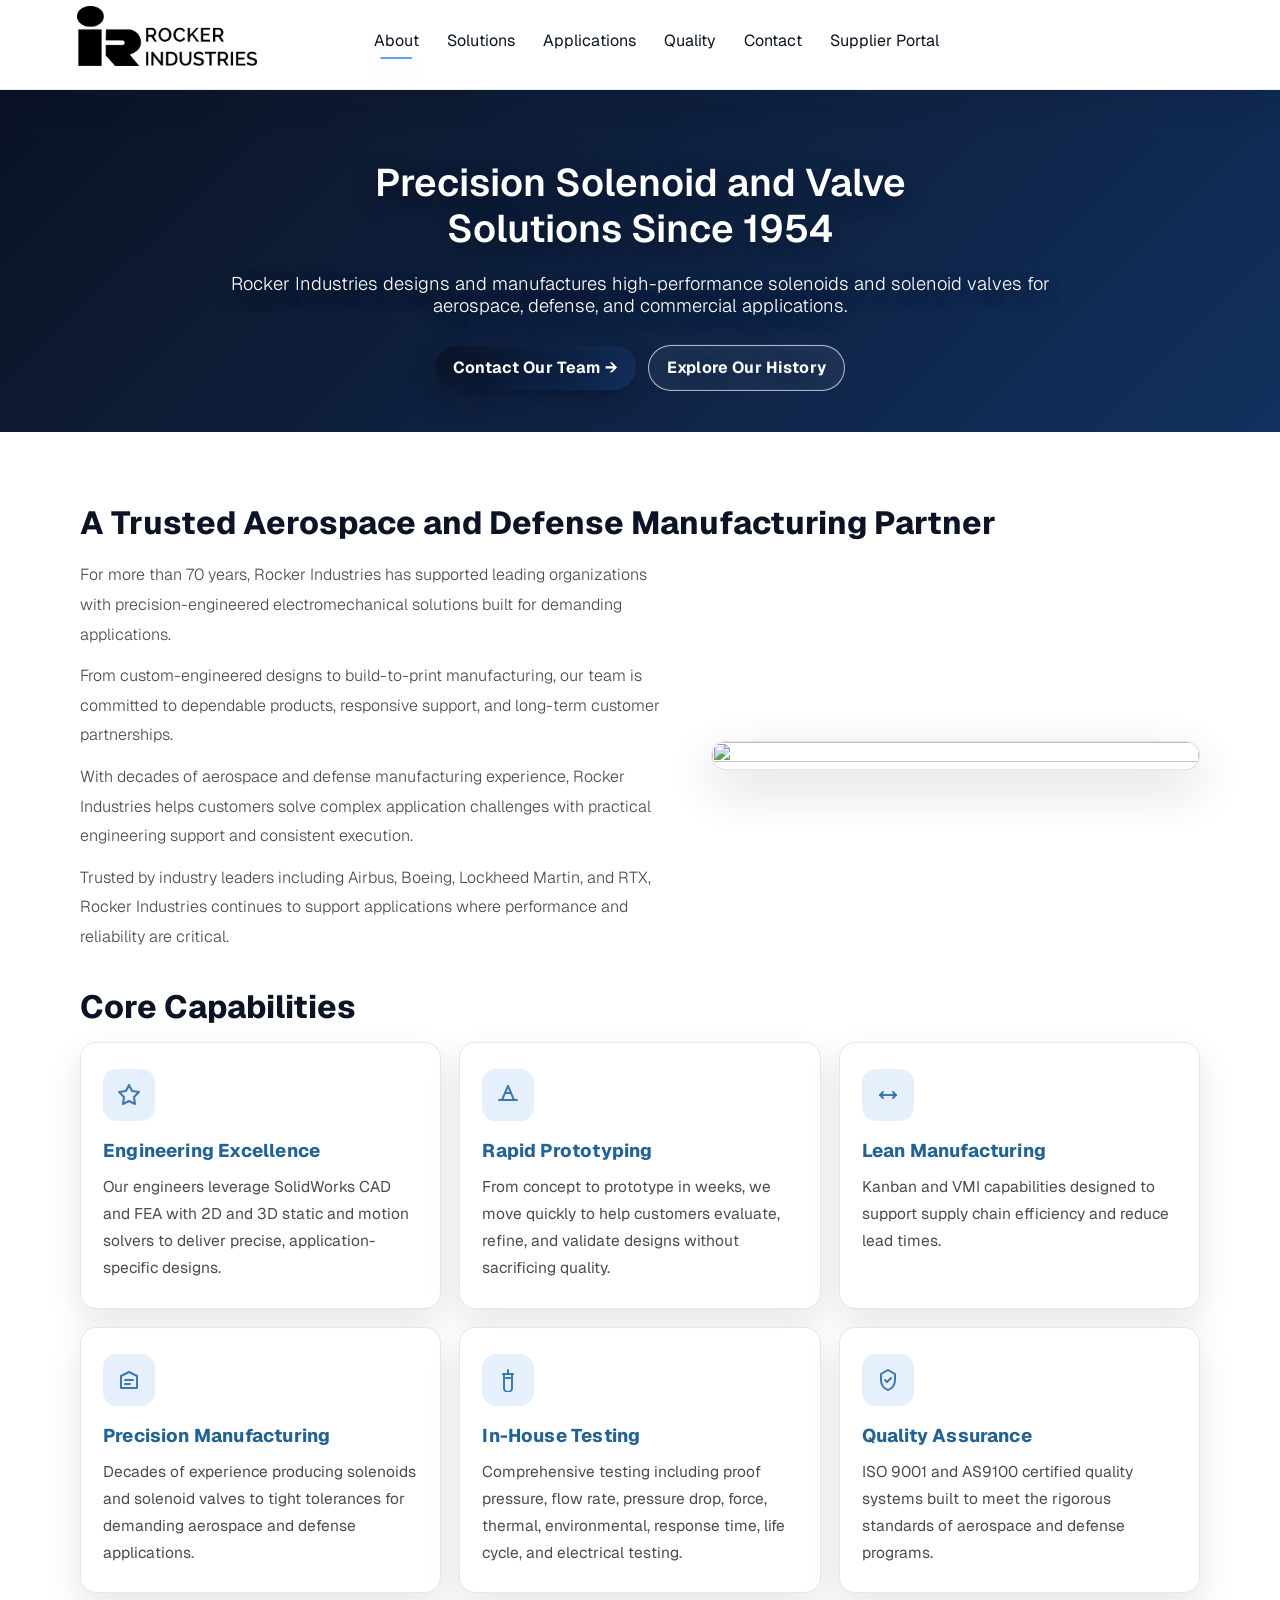
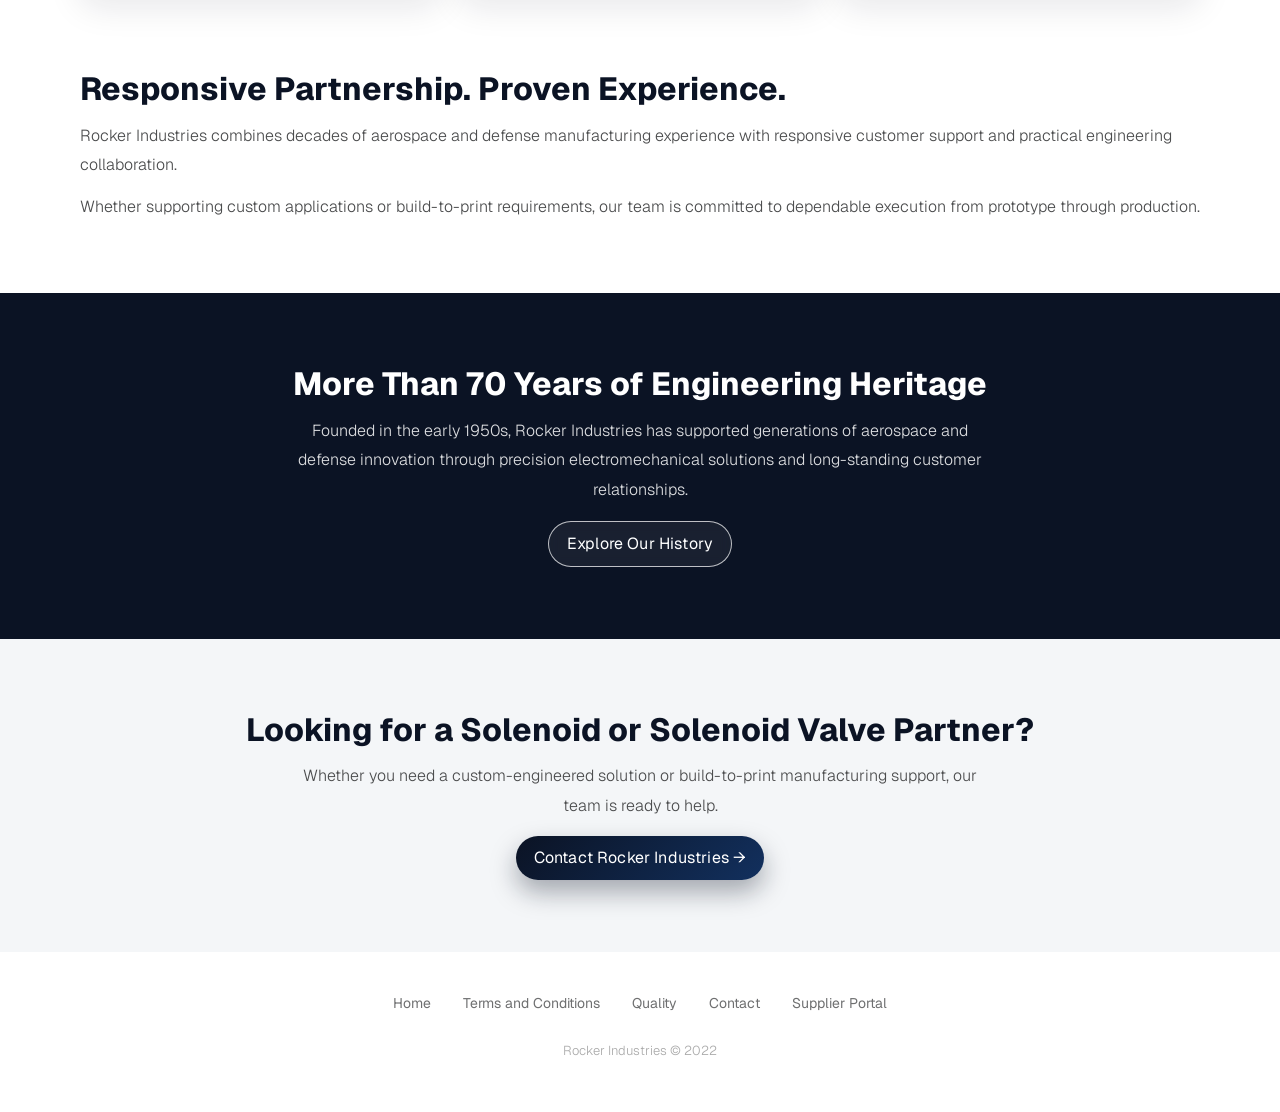
==== commit 6a60e8e3: "Replace about page and archive old version Updates about.html to the new premium layout, adds about-" ====
--- a/about-new.html
+++ b/about-new.html
@@ -105,6 +105,14 @@
                 padding-top: clamp(4px, 0.65vw, 7px);
             }
 
+            .about-section--tight-bottom {
+                padding-bottom: clamp(25px, 3.45vw, 41px);
+            }
+
+            .about-section--tight-top-half {
+                padding-top: clamp(22px, 3vw, 36px);
+            }
+
             .about-section--more-bottom {
                 padding-bottom: clamp(20px, 2.4vw, 29px);
             }
@@ -128,7 +136,48 @@
             }
 
             .about-section--core .about-title {
-                margin-bottom: 14px;
+                margin-bottom: 12px;
+            }
+
+            .about-section--core .about-grid-6 {
+                margin-top: 16px;
+            }
+
+            .about-section--core .about-card {
+                padding: 26px 22px;
+                border-radius: 16px;
+                border: 1px solid rgba(11, 19, 36, 0.1);
+                box-shadow: 0 14px 34px rgba(16, 24, 40, 0.1);
+            }
+
+            .about-section--core .about-card:hover {
+                transform: translateY(-5px);
+                box-shadow: 0 22px 52px rgba(16, 24, 40, 0.14);
+            }
+
+            .about-section--core .about-icon {
+                margin-bottom: 18px;
+                color: rgba(47, 111, 163, 0.92);
+                background: rgba(83, 151, 234, 0.14);
+                transition: color 200ms ease, background 200ms ease,
+                    transform 200ms ease;
+            }
+
+            .about-section--core .about-card:hover .about-icon {
+                color: rgba(83, 151, 234, 0.98);
+                background: rgba(83, 151, 234, 0.2);
+                transform: translateY(-1px);
+            }
+
+            .about-section--core .about-card h3 {
+                margin-bottom: 12px;
+                font-size: 18.5px;
+                color: rgba(30, 96, 145, 0.98);
+            }
+
+            .about-section--core .about-card p {
+                font-size: 15.5px;
+                line-height: 1.75em;
             }
 
             .about-body {
@@ -302,7 +351,7 @@
             .about-media img {
                 width: 100%;
                 height: 100%;
-                max-height: 414px;
+                max-height: 593px;
                 object-fit: cover;
                 display: block;
             }
@@ -499,7 +548,7 @@
 
         <!-- CORE CAPABILITIES SECTION -->
         <section
-            class="about-section about-section--title-left about-section--tight-top about-section--core"
+            class="about-section about-section--title-left about-section--tight-top about-section--tight-bottom about-section--core"
         >
             <div class="about-inner">
                 <h2 class="about-title">Core Capabilities</h2>
@@ -679,7 +728,7 @@
                         </div>
                         <h3>In-House Testing</h3>
                         <p>
-                            Comprehensive testing capabilities including proof
+                            Comprehensive testing including proof
                             pressure, flow rate, pressure drop, force, thermal,
                             environmental, response time, life cycle, and
                             electrical testing.
@@ -722,152 +771,21 @@
         </section>
 
         <!-- WHY CUSTOMERS CHOOSE ROCKER SECTION -->
-        <section class="about-section">
+        <section
+            class="about-section about-section--title-left about-section--tight-top-half"
+        >
             <div class="about-inner">
-                <h2 class="about-title">
-                    Built on Engineering Experience and Customer Partnership
-                </h2>
-
-                <div class="about-grid-4">
-                    <div class="about-card">
-                        <div class="about-icon" aria-hidden="true">
-                            <svg
-                                viewBox="0 0 24 24"
-                                width="24"
-                                height="24"
-                                fill="none"
-                                xmlns="http://www.w3.org/2000/svg"
-                            >
-                                <path
-                                    d="M21 15a4 4 0 0 1-4 4H7l-4 3v-3a4 4 0 0 1-4-4V7a4 4 0 0 1 4-4h14a4 4 0 0 1 4 4v8Z"
-                                    stroke="currentColor"
-                                    stroke-width="2"
-                                    stroke-linejoin="round"
-                                />
-                                <path
-                                    d="M7 9h10M7 12h7"
-                                    stroke="currentColor"
-                                    stroke-width="2"
-                                    stroke-linecap="round"
-                                />
-                            </svg>
-                        </div>
-                        <h3>Responsive Support</h3>
-                        <p>
-                            Direct communication and collaborative problem
-                            solving from prototype through production.
-                        </p>
-                    </div>
-
-                    <div class="about-card">
-                        <div class="about-icon" aria-hidden="true">
-                            <svg
-                                viewBox="0 0 24 24"
-                                width="24"
-                                height="24"
-                                fill="none"
-                                xmlns="http://www.w3.org/2000/svg"
-                            >
-                                <path
-                                    d="M21 7l-9 10-4-4"
-                                    stroke="currentColor"
-                                    stroke-width="2"
-                                    stroke-linecap="round"
-                                    stroke-linejoin="round"
-                                />
-                                <path
-                                    d="M3 7h10"
-                                    stroke="currentColor"
-                                    stroke-width="2"
-                                    stroke-linecap="round"
-                                />
-                            </svg>
-                        </div>
-                        <h3>Custom Solutions</h3>
-                        <p>
-                            Application-specific solenoid and solenoid valve
-                            solutions tailored to customer requirements.
-                        </p>
-                    </div>
-
-                    <div class="about-card">
-                        <div class="about-icon" aria-hidden="true">
-                            <svg
-                                viewBox="0 0 24 24"
-                                width="24"
-                                height="24"
-                                fill="none"
-                                xmlns="http://www.w3.org/2000/svg"
-                            >
-                                <path
-                                    d="M4 20V8l8-4 8 4v12H4Z"
-                                    stroke="currentColor"
-                                    stroke-width="2"
-                                    stroke-linejoin="round"
-                                />
-                                <path
-                                    d="M8 11h8"
-                                    stroke="currentColor"
-                                    stroke-width="2"
-                                    stroke-linecap="round"
-                                />
-                            </svg>
-                        </div>
-                        <h3>Manufacturing Experience</h3>
-                        <p>
-                            Decades of experience supporting complex aerospace
-                            and defense applications.
-                        </p>
-                    </div>
-
-                    <div class="about-card">
-                        <div class="about-icon" aria-hidden="true">
-                            <svg
-                                viewBox="0 0 24 24"
-                                width="24"
-                                height="24"
-                                fill="none"
-                                xmlns="http://www.w3.org/2000/svg"
-                            >
-                                <path
-                                    d="M12 2l7 4v6c0 5-3 9-7 10-4-1-7-5-7-10V6l7-4Z"
-                                    stroke="currentColor"
-                                    stroke-width="2"
-                                    stroke-linejoin="round"
-                                />
-                                <path
-                                    d="M9 12l2 2 4-4"
-                                    stroke="currentColor"
-                                    stroke-width="2"
-                                    stroke-linecap="round"
-                                    stroke-linejoin="round"
-                                />
-                            </svg>
-                        </div>
-                        <h3>Quality Commitment</h3>
-                        <p>
-                            A disciplined approach to manufacturing, inspection,
-                            and continuous improvement.
-                        </p>
-                    </div>
-                </div>
-            </div>
-        </section>
-
-        <!-- QUALITY SECTION -->
-        <section class="about-section about-section--alt">
-            <div class="about-inner about-center">
-                <h2 class="about-title">Committed to Quality and Reliability</h2>
+                <h2 class="about-title">Responsive Partnership. Proven Experience.</h2>
                 <p class="about-body">
-                    Rocker Industries maintains ISO 9001 and AS9100 certified
-                    quality systems designed to support demanding customer
-                    requirements and long-term product reliability.
+                    Rocker Industries combines decades of aerospace and defense
+                    manufacturing experience with responsive customer support and
+                    practical engineering collaboration.
                 </p>
-                <div style="margin-top: 16px">
-                    <a href="quality.html" class="learn-btn"
-                        >View Quality Standards →</a
-                    >
-                </div>
+                <p class="about-body">
+                    Whether supporting custom applications or build-to-print
+                    requirements, our team is committed to dependable execution
+                    from prototype through production.
+                </p>
             </div>
         </section>
 
